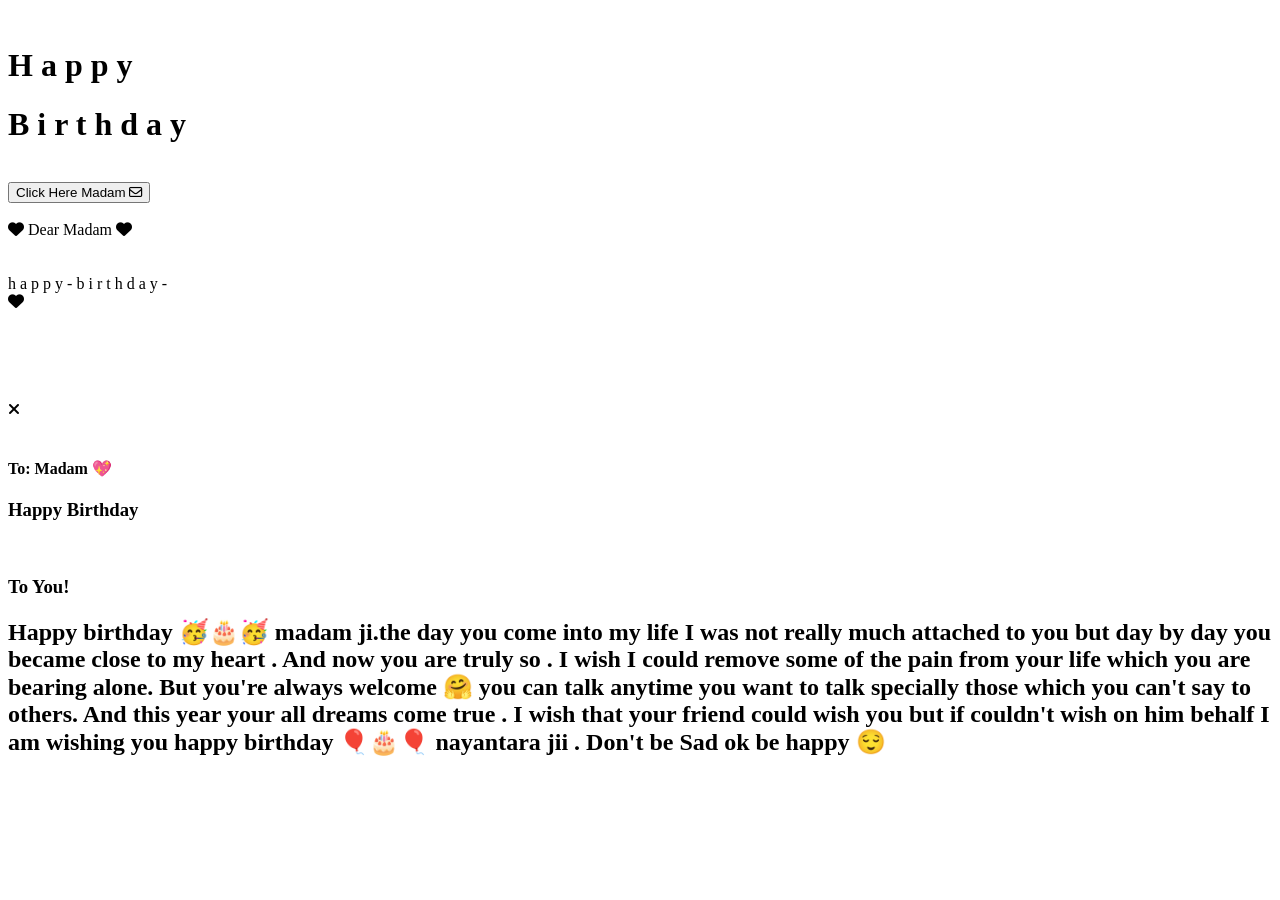
==== index.html @ 7dbc2d05 "Add files via upload" ====
<!DOCTYPE html>
<html lang="en">

<head>
    <meta charset="UTF-8">
    <meta name="viewport" content="width=device-width, initial-scale=1.0">
    <meta name="title" content="Happy Birthday Website 2.0 | Aoudumber Bade">
    <meta name="github" content="https://github.com/Aoudumber-Bade">
    <title>madam birthday</title>
    <link rel="stylesheet" href="style.css">
    <link rel="stylesheet" href="https://cdnjs.cloudflare.com/ajax/libs/font-awesome/6.5.1/css/all.min.css"
        integrity="sha512-DTOQO9RWCH3ppGqcWaEA1BIZOC6xxalwEsw9c2QQeAIftl+Vegovlnee1c9QX4TctnWMn13TZye+giMm8e2LwA=="
        crossorigin="anonymous" referrerpolicy="no-referrer" />
    <link
        href="https://fonts.googleapis.com/css2?family=Dancing+Script:wght@500;700&family=Poppins:wght@400;600&display=swap"
        rel="stylesheet">
    <script src="https://code.jquery.com/jquery-3.7.1.min.js"
        integrity="sha256-/JqT3SQfawRcv/BIHPThkBvs0OEvtFFmqPF/lYI/Cxo=" crossorigin="anonymous"></script>
</head>

<body>
    <div id="wrapper">
        <div class="flag__birthday">
            <img src="./images/1.png" alt="" width="350" class="flag__left">
            <img src="./images/1.png" alt="" width="350" class="flag__right">
        </div>
        <div class="content">
            <div class="left">
                <div class="title">
                    <h1 class="happy">
                        <span style="--t: 4s;">H</span>
                        <span style="--t: 4.2s;">a</span>
                        <span style="--t: 4.4s;">p</span>
                        <span style="--t: 4.6s;">p</span>
                        <span style="--t: 4.8s;">y</span>
                    </h1>
                    <h1 class="birthday">
                        <span style="--t: 5s;">B</span>
                        <span style="--t: 5.2s;">i</span>
                        <span style="--t: 5.4s;">r</span>
                        <span style="--t: 5.6s;">t</span>
                        <span style="--t: 5.8s;">h</span>
                        <span style="--t: 6s;">d</span>
                        <span style="--t: 6.2s;">a</span>
                        <span style="--t: 6.4s;">y</span>
                    </h1>
                    <div class="hat">
                        <img src="./images/hat.png" alt="" width="130">
                    </div>
                </div>
                <div class="date__of__birth">
                    <span></span>
                </div>
                <div class="btn">
                    <button id="btn__letter">
                        <div class="mail">
                            Click Here Madam 
                            <i class="fa-regular fa-envelope"></i>
                        </div>
                    </button>

                </div>
            </div>
            <div class="right">
                <div class="box__account">
                    <div class="image">
                        <img src="./images/unnamed.png" alt="">
                    </div>
                    <div class="name">
                        <i class="fa-solid fa-heart"></i>
                        <span>Dear Madam</span>
                        <i class="fa-solid fa-heart"></i>
                    </div>
                    <div class="balloon_one">
                        <img width="100px" src="./images/balloon1.png" alt="">
                    </div>
                    <div class="balloon_two">
                        <img width="100px" src="./images/balloon2.png" alt="">
                    </div>
                </div>
                <div class="cricle">
                    <div class="text__cricle">
                        <span style="--i: 1;">h</span>
                        <span style="--i: 2;">a</span>
                        <span style="--i: 3;">p</span>
                        <span style="--i: 4;">p</span>
                        <span style="--i: 5;">y</span>
                        <span style="--i: 6;">-</span>
                        <span style="--i: 7;">b</span>
                        <span style="--i: 8;">i</span>
                        <span style="--i: 9;">r</span>
                        <span style="--i: 10;">t</span>
                        <span style="--i: 11;">h</span>
                        <span style="--i: 12;">d</span>
                        <span style="--i: 13;">a</span>
                        <span style="--i: 14;">y</span>
                        <span style="--i: 15;">-</span>
                    </div>
                    <i class="fa-solid fa-heart"></i>
                </div>
            </div>
        </div>
        <div class="decorate_star star1" style="--t: 15s;"></div>
        <div class="decorate_star star2" style="--t: 15.2s;"></div>
        <div class="decorate_star star3" style="--t: 15.4s;"></div>
        <div class="decorate_star star4" style="--t: 15.6s;"></div>
        <div class="decorate_star star5" style="--t: 15.8s;"></div>
        <div class="decorate_flower--one" style="--t: 15s;">
            <img width="20" src="./images/decorate_flower.png" alt="">
        </div>
        <div class="decorate_flower--two" style="--t: 15.3s;">
            <img width="20" src="./images/decorate_flower.png" alt="">
        </div>
        <div class="decorate_flower--three" style="--t: 15.6s;">
            <img width="20" src="./images/decorate_flower.png" alt="">
        </div>
        <div class="decorate_bottom">
            <img src="./images/decorate.png" alt="" width="100">
        </div>
        <div class="smiley__icon">
            <img src="./images/smiley_icon.png" alt="" width="100">
        </div>


        <div class="boxMail">
            <i class="fa-solid fa-xmark"></i>
            <div class="boxMail-container">
                <div class="card1">
                    <div class="userImg">
                        <img src="images/unnamed.png" alt="">
                    </div>
                    <h4 class="username">To: Madam 💖<span class="underline"></span></h4>

                    <h3>Happy Birthday</h3>
                    <div class="imageCute">
                        <img src="cute1.png" alt="">
                    </div>
                </div>
                <div class="card2">
                    <div class="card2-content">
                        <h3>To You!</h3>
                        <h2>Happy birthday 🥳🎂🥳 madam ji.the day you come into my life I was not really much attached to
                            you but day by day you became close to my heart . And now you are truly so . I
                            wish I could remove some of the pain from your life which you are bearing alone. But you're
                            always welcome 🤗 you can talk anytime you want to talk specially those which you can't say
                            to others. And this year your all dreams come true . I wish that your
                            friend could wish you but if couldn't wish on him behalf I am wishing you happy birthday
                            🎈🎂🎈 nayantara jii . Don't be Sad ok be happy 😌
                        </h2>

                        <div class="imageCute2">
                            <img src="cute2.png" alt="">
                        </div>
                    </div>
                </div>
            </div>
        </div>
    </div>

</body>
<script>
    let datetxt = "27 May";
    let datatxtletter = "My love. You are a very special girl. I always silently thank you for coming into my life. Today, I wish you all the best, lots of health, and lots of joy. I always hope we will celebrate many more birthdays like this together. Happy birthday to you.💕";
    let titleLetter = "To you";
    let charArrDate = datetxt.split('');
    let charArrDateLetter = datatxtletter.split('');
    let charArrTitle = titleLetter.split('');
    let currentIndex = 0;
    let currentIndexLetter = 0;
    let currentIndexTitle = 0;
    let date__of__birth = document.querySelector(".date__of__birth span");
    let text__letter = document.querySelector(".text__letter p");
    setTimeout(function () {
        timeDatetxt = setInterval(function () {
            if (currentIndex < charArrDate.length) {
                date__of__birth.textContent += charArrDate[currentIndex];
                currentIndex++;
            }
            else {
                let i = document.createElement("i");
                i.className = "fa-solid fa-star"
                document.querySelector(".date__of__birth").prepend(i)
                document.querySelector(".date__of__birth").appendChild(i.cloneNode(true))
                clearInterval(timeDatetxt)
            }
        }, 100)
    }, 12000)

    var intervalContent;
    var intervalTitle;
    $("#btn__letter").on("click", function () {
        $(".box__letter").slideDown()
        setTimeout(function () {
            $(".letter__border").slideDown();
        }, 1000)
        setTimeout(function () {
            intervalTitle = setInterval(function () {
                if (currentIndexTitle < charArrTitle.length) {
                    document.querySelector(".title__letter").textContent += charArrTitle[currentIndexTitle];
                    let i = document.createElement("i");
                    i.className = "fa-solid fa-heart"
                    document.querySelector(".title__letter").appendChild(i)
                    currentIndexTitle++;
                }
                else {
                    clearInterval(intervalTitle)
                }
            }, 100)
        }, 2000)
        setTimeout(function () {
            document.querySelector("#heart__letter").classList.add("animationOp");
            document.querySelector(".love__img").classList.add("animationOp");
            document.querySelector("#mewmew").classList.add("animationOp");
        }, 2800)
        setTimeout(function () {
            document.querySelectorAll(".heart").forEach((item) => {
                item.classList.add("animation")
            })
        }, 3500)
        setTimeout(function () {
            intervalContent = setInterval(function () {
                if (currentIndexLetter < charArrDateLetter.length) {
                    text__letter.textContent += charArrDateLetter[currentIndexLetter];
                    currentIndexLetter++;
                }
                else {
                    clearInterval(intervalContent)
                }
            }, 50)
        }, 6000)
    })
    $(".close").on("click", function () {
        clearInterval(intervalContent)
        document.querySelector(".title__letter").textContent = "";
        text__letter.textContent = "";
        currentIndexLetter = 0
        currentIndexTitle = 0
        document.querySelector("#heart__letter").classList.remove("animationOp");
        document.querySelector(".love__img").classList.remove("animationOp");
        document.querySelector("#mewmew").classList.remove("animationOp");
        document.querySelectorAll(".heart").forEach((item) => {
            item.classList.remove("animation")
        })
        $(".box__letter").slideUp();
        $(".letter__border").slideUp();
    })



    let mailBox = document.querySelector('.mail')
    let boxmail = document.querySelector('.boxMail')
    var close = document.querySelector('.fa-xmark')
    mailBox.onclick = function () {
        mailBox.classList.toggle('active')
        boxmail.classList.add('active')
    }

    close.addEventListener('click', function () {
        boxmail.classList.remove('active')
    })
</script>

</html>
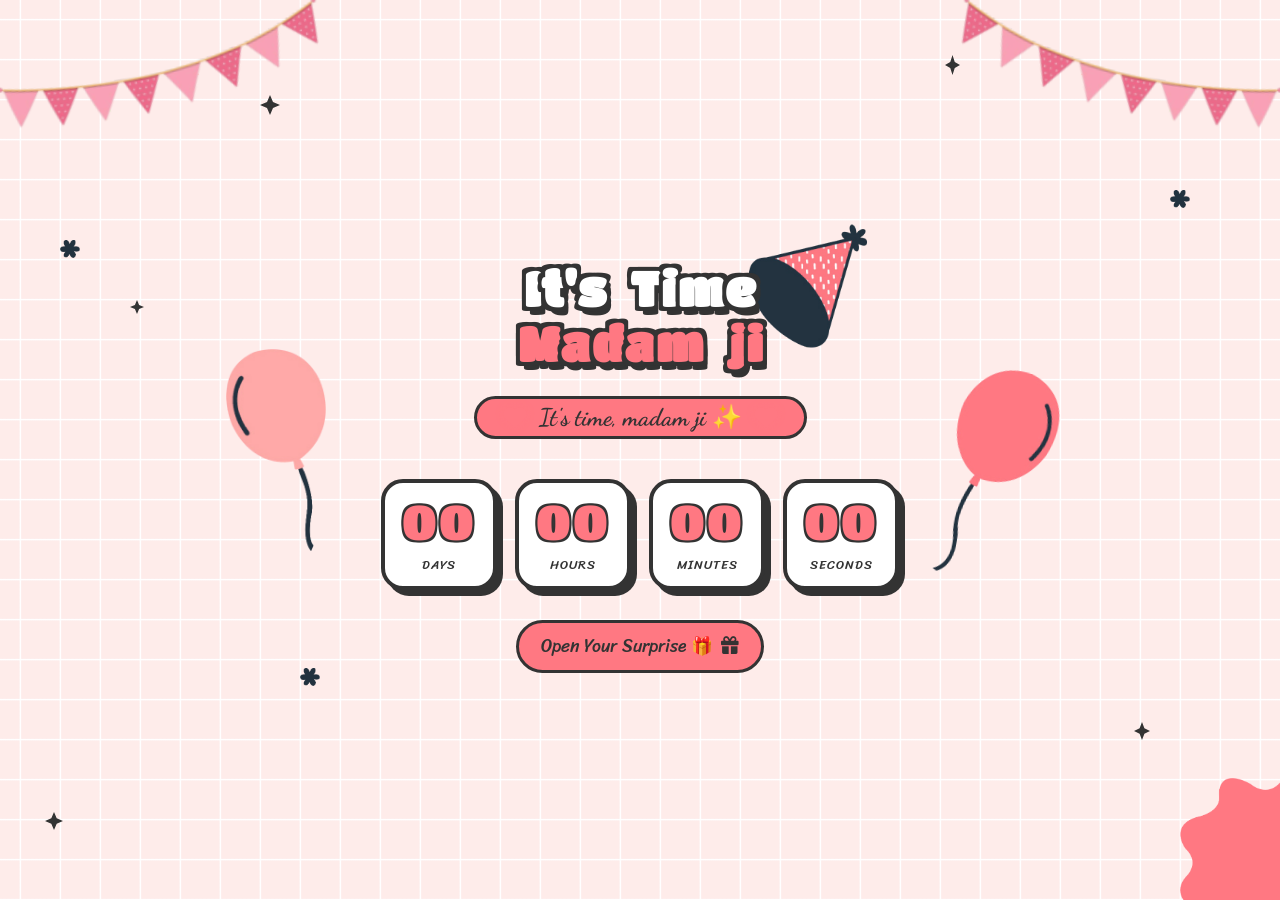
==== commit a982831c: "Rename gate.html to index.html" ====
--- a/index.html
+++ b/index.html
@@ -5,113 +5,105 @@
     <meta charset="UTF-8">
     <meta name="viewport" content="width=device-width, initial-scale=1.0">
     <meta name="title" content="Happy Birthday Website 2.0 | Aoudumber Bade">
-    <meta name="github" content="https://github.com/Aoudumber-Bade">
-    <title>madam birthday</title>
-    <link rel="stylesheet" href="style.css">
+    <title>almost time madam</title>
+    <link rel="stylesheet" href="gate.css">
     <link rel="stylesheet" href="https://cdnjs.cloudflare.com/ajax/libs/font-awesome/6.5.1/css/all.min.css"
         integrity="sha512-DTOQO9RWCH3ppGqcWaEA1BIZOC6xxalwEsw9c2QQeAIftl+Vegovlnee1c9QX4TctnWMn13TZye+giMm8e2LwA=="
         crossorigin="anonymous" referrerpolicy="no-referrer" />
     <link
         href="https://fonts.googleapis.com/css2?family=Dancing+Script:wght@500;700&family=Poppins:wght@400;600&display=swap"
         rel="stylesheet">
-    <script src="https://code.jquery.com/jquery-3.7.1.min.js"
-        integrity="sha256-/JqT3SQfawRcv/BIHPThkBvs0OEvtFFmqPF/lYI/Cxo=" crossorigin="anonymous"></script>
 </head>
 
 <body>
-    <div id="wrapper">
+    <div id="gate-wrapper">
         <div class="flag__birthday">
             <img src="./images/1.png" alt="" width="350" class="flag__left">
             <img src="./images/1.png" alt="" width="350" class="flag__right">
         </div>
-        <div class="content">
-            <div class="left">
-                <div class="title">
-                    <h1 class="happy">
-                        <span style="--t: 4s;">H</span>
-                        <span style="--t: 4.2s;">a</span>
-                        <span style="--t: 4.4s;">p</span>
-                        <span style="--t: 4.6s;">p</span>
-                        <span style="--t: 4.8s;">y</span>
-                    </h1>
-                    <h1 class="birthday">
-                        <span style="--t: 5s;">B</span>
-                        <span style="--t: 5.2s;">i</span>
-                        <span style="--t: 5.4s;">r</span>
-                        <span style="--t: 5.6s;">t</span>
-                        <span style="--t: 5.8s;">h</span>
-                        <span style="--t: 6s;">d</span>
-                        <span style="--t: 6.2s;">a</span>
-                        <span style="--t: 6.4s;">y</span>
-                    </h1>
-                    <div class="hat">
-                        <img src="./images/hat.png" alt="" width="130">
-                    </div>
-                </div>
-                <div class="date__of__birth">
-                    <span></span>
-                </div>
-                <div class="btn">
-                    <button id="btn__letter">
-                        <div class="mail">
-                            Click Here Madam 
-                            <i class="fa-regular fa-envelope"></i>
-                        </div>
-                    </button>
-
-                </div>
-            </div>
-            <div class="right">
-                <div class="box__account">
-                    <div class="image">
-                        <img src="./images/unnamed.png" alt="">
-                    </div>
-                    <div class="name">
-                        <i class="fa-solid fa-heart"></i>
-                        <span>Dear Madam</span>
-                        <i class="fa-solid fa-heart"></i>
-                    </div>
-                    <div class="balloon_one">
-                        <img width="100px" src="./images/balloon1.png" alt="">
-                    </div>
-                    <div class="balloon_two">
-                        <img width="100px" src="./images/balloon2.png" alt="">
-                    </div>
-                </div>
-                <div class="cricle">
-                    <div class="text__cricle">
-                        <span style="--i: 1;">h</span>
-                        <span style="--i: 2;">a</span>
-                        <span style="--i: 3;">p</span>
-                        <span style="--i: 4;">p</span>
-                        <span style="--i: 5;">y</span>
-                        <span style="--i: 6;">-</span>
-                        <span style="--i: 7;">b</span>
-                        <span style="--i: 8;">i</span>
-                        <span style="--i: 9;">r</span>
-                        <span style="--i: 10;">t</span>
-                        <span style="--i: 11;">h</span>
-                        <span style="--i: 12;">d</span>
-                        <span style="--i: 13;">a</span>
-                        <span style="--i: 14;">y</span>
-                        <span style="--i: 15;">-</span>
-                    </div>
-                    <i class="fa-solid fa-heart"></i>
-                </div>
-            </div>
-        </div>
-        <div class="decorate_star star1" style="--t: 15s;"></div>
-        <div class="decorate_star star2" style="--t: 15.2s;"></div>
-        <div class="decorate_star star3" style="--t: 15.4s;"></div>
-        <div class="decorate_star star4" style="--t: 15.6s;"></div>
-        <div class="decorate_star star5" style="--t: 15.8s;"></div>
-        <div class="decorate_flower--one" style="--t: 15s;">
+
+        <div class="gate-content">
+            <h1 class="gate-title">
+                <div class="line line--one" id="line__one">
+                    <span style="--t: .5s;">N</span>
+                    <span style="--t: .65s;">o</span>
+                    <span style="--t: .8s;">t</span>
+                    <span class="space"></span>
+                    <span style="--t: .95s;">Y</span>
+                    <span style="--t: 1.1s;">e</span>
+                    <span style="--t: 1.25s;">t</span>
+                </div>
+                <div class="line line--two">
+                    <span style="--t: 1.4s;">M</span>
+                    <span style="--t: 1.55s;">a</span>
+                    <span style="--t: 1.7s;">d</span>
+                    <span style="--t: 1.85s;">a</span>
+                    <span style="--t: 2s;">m</span>
+                    <span class="space"></span>
+                    <span style="--t: 2.15s;">j</span>
+                    <span style="--t: 2.3s;">i</span>
+                </div>
+                <div class="hat">
+                    <img src="./images/hat.png" alt="" width="130">
+                </div>
+            </h1>
+
+            <div class="gate-subtitle">
+                <i class="fa-solid fa-heart"></i>
+                <span id="subtitle__text">Your surprise unlocks in&hellip;</span>
+                <i class="fa-solid fa-heart"></i>
+            </div>
+
+            <div class="countdown" id="countdown">
+                <div class="balloon_one">
+                    <img width="100px" src="./images/balloon1.png" alt="">
+                </div>
+                <div class="unit">
+                    <div class="num" id="days">00</div>
+                    <div class="label">Days</div>
+                </div>
+                <div class="unit">
+                    <div class="num" id="hours">00</div>
+                    <div class="label">Hours</div>
+                </div>
+                <div class="unit">
+                    <div class="num" id="minutes">00</div>
+                    <div class="label">Minutes</div>
+                </div>
+                <div class="unit">
+                    <div class="num" id="seconds">00</div>
+                    <div class="label">Seconds</div>
+                </div>
+                <div class="balloon_two">
+                    <img width="100px" src="./images/balloon2.png" alt="">
+                </div>
+            </div>
+
+            <div class="lock__note" id="lock__note">
+                <i class="fa-solid fa-lock"></i>
+                <span>Come back at 12:00 AM on 20th August &mdash; no peeking!</span>
+            </div>
+
+            <div class="unlock" id="unlock">
+                <a href="index.html" id="btn__unlock">
+                    Open Your Surprise &#127873;
+                    <i class="fa-solid fa-gift"></i>
+                </a>
+            </div>
+        </div>
+
+        <div class="decorate_star star1" style="--t: 2.6s;"></div>
+        <div class="decorate_star star2" style="--t: 2.8s;"></div>
+        <div class="decorate_star star3" style="--t: 3s;"></div>
+        <div class="decorate_star star4" style="--t: 3.2s;"></div>
+        <div class="decorate_star star5" style="--t: 3.4s;"></div>
+        <div class="decorate_flower--one" style="--t: 2.7s;">
             <img width="20" src="./images/decorate_flower.png" alt="">
         </div>
-        <div class="decorate_flower--two" style="--t: 15.3s;">
+        <div class="decorate_flower--two" style="--t: 3s;">
             <img width="20" src="./images/decorate_flower.png" alt="">
         </div>
-        <div class="decorate_flower--three" style="--t: 15.6s;">
+        <div class="decorate_flower--three" style="--t: 3.3s;">
             <img width="20" src="./images/decorate_flower.png" alt="">
         </div>
         <div class="decorate_bottom">
@@ -120,144 +112,145 @@
         <div class="smiley__icon">
             <img src="./images/smiley_icon.png" alt="" width="100">
         </div>
-
-
-        <div class="boxMail">
-            <i class="fa-solid fa-xmark"></i>
-            <div class="boxMail-container">
-                <div class="card1">
-                    <div class="userImg">
-                        <img src="images/unnamed.png" alt="">
-                    </div>
-                    <h4 class="username">To: Madam 💖<span class="underline"></span></h4>
-
-                    <h3>Happy Birthday</h3>
-                    <div class="imageCute">
-                        <img src="cute1.png" alt="">
-                    </div>
-                </div>
-                <div class="card2">
-                    <div class="card2-content">
-                        <h3>To You!</h3>
-                        <h2>Happy birthday 🥳🎂🥳 madam ji.the day you come into my life I was not really much attached to
-                            you but day by day you became close to my heart . And now you are truly so . I
-                            wish I could remove some of the pain from your life which you are bearing alone. But you're
-                            always welcome 🤗 you can talk anytime you want to talk specially those which you can't say
-                            to others. And this year your all dreams come true . I wish that your
-                            friend could wish you but if couldn't wish on him behalf I am wishing you happy birthday
-                            🎈🎂🎈 nayantara jii . Don't be Sad ok be happy 😌
-                        </h2>
-
-                        <div class="imageCute2">
-                            <img src="cute2.png" alt="">
-                        </div>
-                    </div>
-                </div>
-            </div>
-        </div>
     </div>
 
+    <canvas id="confetti"></canvas>
 </body>
+
 <script>
-    let datetxt = "27 May";
-    let datatxtletter = "My love. You are a very special girl. I always silently thank you for coming into my life. Today, I wish you all the best, lots of health, and lots of joy. I always hope we will celebrate many more birthdays like this together. Happy birthday to you.💕";
-    let titleLetter = "To you";
-    let charArrDate = datetxt.split('');
-    let charArrDateLetter = datatxtletter.split('');
-    let charArrTitle = titleLetter.split('');
-    let currentIndex = 0;
-    let currentIndexLetter = 0;
-    let currentIndexTitle = 0;
-    let date__of__birth = document.querySelector(".date__of__birth span");
-    let text__letter = document.querySelector(".text__letter p");
-    setTimeout(function () {
-        timeDatetxt = setInterval(function () {
-            if (currentIndex < charArrDate.length) {
-                date__of__birth.textContent += charArrDate[currentIndex];
-                currentIndex++;
+    /* 20 August, 12:00 AM. Built from local parts so it fires at midnight
+       on her own clock, whatever timezone she opens this in. */
+    var TARGET = new Date(2026, 7, 20, 0, 0, 0);
+
+    var reduceMotion = window.matchMedia("(prefers-reduced-motion: reduce)").matches;
+
+    var cells = {
+        days: document.getElementById("days"),
+        hours: document.getElementById("hours"),
+        minutes: document.getElementById("minutes"),
+        seconds: document.getElementById("seconds")
+    };
+    var countdown = document.getElementById("countdown");
+    var subtitle = document.getElementById("subtitle__text");
+    var lockNote = document.getElementById("lock__note");
+    var unlock = document.getElementById("unlock");
+    var ticker;
+    var unlocked = false;
+
+    /* "Not Yet" is a lie once the clock runs out — rewrite the top line. */
+    function setTitleLine(text) {
+        var line = document.getElementById("line__one");
+        line.textContent = "";
+        for (var i = 0; i < text.length; i++) {
+            var span = document.createElement("span");
+            if (text[i] === " ") {
+                span.className = "space";
+            } else {
+                span.textContent = text[i];
             }
-            else {
-                let i = document.createElement("i");
-                i.className = "fa-solid fa-star"
-                document.querySelector(".date__of__birth").prepend(i)
-                document.querySelector(".date__of__birth").appendChild(i.cloneNode(true))
-                clearInterval(timeDatetxt)
+            line.appendChild(span);
+        }
+    }
+
+    function pad(n) {
+        return n < 10 ? "0" + n : String(n);
+    }
+
+    function setCell(cell, value) {
+        if (cell.textContent === value) return;
+        cell.textContent = value;
+        cell.classList.remove("pop");
+        void cell.offsetWidth;   // restart the animation
+        cell.classList.add("pop");
+    }
+
+    function openGate(withConfetti) {
+        if (unlocked) return;
+        unlocked = true;
+        clearInterval(ticker);
+        setCell(cells.days, "00");
+        setCell(cells.hours, "00");
+        setCell(cells.minutes, "00");
+        setCell(cells.seconds, "00");
+        setTitleLine("It's Time");
+        subtitle.innerHTML = "It's time, madam ji &#10024;";
+        lockNote.classList.add("hidden");
+        countdown.classList.add("celebrating");
+        unlock.classList.add("is-live");
+        // Snap the staged intro animations to their finished state. Matters when
+        // the page is opened at/after the target (or in the last seconds before
+        // it) and they never got to run; a no-op once they already have.
+        document.getElementById("gate-wrapper").classList.add("gate--open");
+        if (withConfetti && !reduceMotion) startConfetti();
+    }
+
+    function tick() {
+        var diff = TARGET - new Date();
+        if (diff <= 0) {
+            openGate(true);
+            return;
+        }
+        var totalSeconds = Math.floor(diff / 1000);
+        setCell(cells.days, pad(Math.floor(totalSeconds / 86400)));
+        setCell(cells.hours, pad(Math.floor(totalSeconds / 3600) % 24));
+        setCell(cells.minutes, pad(Math.floor(totalSeconds / 60) % 60));
+        setCell(cells.seconds, pad(totalSeconds % 60));
+    }
+
+    if (TARGET - new Date() <= 0) {
+        openGate(false);            // already past — land straight in the unlocked state
+    } else {
+        tick();                     // paint once so there is no blank first second
+        ticker = setInterval(tick, 1000);
+    }
+
+    /* ---------- confetti ---------- */
+    function startConfetti() {
+        var canvas = document.getElementById("confetti");
+        var ctx = canvas.getContext("2d");
+        var colors = ["#FF7882", "#ffffff", "#333333", "#feecea"];
+        var pieces = [];
+
+        canvas.width = window.innerWidth;
+        canvas.height = window.innerHeight;
+
+        for (var i = 0; i < 160; i++) {
+            pieces.push({
+                x: Math.random() * canvas.width,
+                y: -20 - Math.random() * canvas.height,
+                w: 6 + Math.random() * 7,
+                h: 9 + Math.random() * 9,
+                vx: -1.5 + Math.random() * 3,
+                vy: 2 + Math.random() * 3.5,
+                rot: Math.random() * Math.PI * 2,
+                vr: -0.12 + Math.random() * 0.24,
+                color: colors[Math.floor(Math.random() * colors.length)]
+            });
+        }
+
+        (function frame() {
+            ctx.clearRect(0, 0, canvas.width, canvas.height);
+            var alive = 0;
+            for (var i = 0; i < pieces.length; i++) {
+                var p = pieces[i];
+                p.x += p.vx;
+                p.y += p.vy;
+                p.rot += p.vr;
+                if (p.y < canvas.height + 40) alive++;
+                ctx.save();
+                ctx.translate(p.x, p.y);
+                ctx.rotate(p.rot);
+                ctx.fillStyle = p.color;
+                ctx.fillRect(-p.w / 2, -p.h / 2, p.w, p.h);
+                ctx.restore();
             }
-        }, 100)
-    }, 12000)
-
-    var intervalContent;
-    var intervalTitle;
-    $("#btn__letter").on("click", function () {
-        $(".box__letter").slideDown()
-        setTimeout(function () {
-            $(".letter__border").slideDown();
-        }, 1000)
-        setTimeout(function () {
-            intervalTitle = setInterval(function () {
-                if (currentIndexTitle < charArrTitle.length) {
-                    document.querySelector(".title__letter").textContent += charArrTitle[currentIndexTitle];
-                    let i = document.createElement("i");
-                    i.className = "fa-solid fa-heart"
-                    document.querySelector(".title__letter").appendChild(i)
-                    currentIndexTitle++;
-                }
-                else {
-                    clearInterval(intervalTitle)
-                }
-            }, 100)
-        }, 2000)
-        setTimeout(function () {
-            document.querySelector("#heart__letter").classList.add("animationOp");
-            document.querySelector(".love__img").classList.add("animationOp");
-            document.querySelector("#mewmew").classList.add("animationOp");
-        }, 2800)
-        setTimeout(function () {
-            document.querySelectorAll(".heart").forEach((item) => {
-                item.classList.add("animation")
-            })
-        }, 3500)
-        setTimeout(function () {
-            intervalContent = setInterval(function () {
-                if (currentIndexLetter < charArrDateLetter.length) {
-                    text__letter.textContent += charArrDateLetter[currentIndexLetter];
-                    currentIndexLetter++;
-                }
-                else {
-                    clearInterval(intervalContent)
-                }
-            }, 50)
-        }, 6000)
-    })
-    $(".close").on("click", function () {
-        clearInterval(intervalContent)
-        document.querySelector(".title__letter").textContent = "";
-        text__letter.textContent = "";
-        currentIndexLetter = 0
-        currentIndexTitle = 0
-        document.querySelector("#heart__letter").classList.remove("animationOp");
-        document.querySelector(".love__img").classList.remove("animationOp");
-        document.querySelector("#mewmew").classList.remove("animationOp");
-        document.querySelectorAll(".heart").forEach((item) => {
-            item.classList.remove("animation")
-        })
-        $(".box__letter").slideUp();
-        $(".letter__border").slideUp();
-    })
-
-
-
-    let mailBox = document.querySelector('.mail')
-    let boxmail = document.querySelector('.boxMail')
-    var close = document.querySelector('.fa-xmark')
-    mailBox.onclick = function () {
-        mailBox.classList.toggle('active')
-        boxmail.classList.add('active')
-    }
-
-    close.addEventListener('click', function () {
-        boxmail.classList.remove('active')
-    })
+            if (alive > 0) {
+                requestAnimationFrame(frame);
+            } else {
+                ctx.clearRect(0, 0, canvas.width, canvas.height);
+            }
+        })();
+    }
 </script>
 
 </html>
--- a/gate.css
+++ b/gate.css
@@ -0,0 +1,604 @@
+@import url('https://fonts.googleapis.com/css2?family=Coiny&family=Titan+One&display=swap');
+@import url('https://fonts.googleapis.com/css2?family=Nerko+One&family=Sriracha&display=swap');
+@import url('https://fonts.googleapis.com/css2?family=Dancing+Script:wght@700&display=swap');
+
+*{
+    padding: 0;
+    margin: 0;
+    box-sizing: border-box;
+}
+:root{
+    --color-pink: #feecea;
+    --color-white: #fff;
+    --color-black: #333;
+    --color-text-pink: #FF7882;
+    --color-heart: #FF7882;
+    --color-border: #DACCBF;
+}
+html{
+    height: 100%;
+}
+body {
+    position: relative;
+    font-size: 16px;
+    height: 100%;
+    background-image: linear-gradient(var(--color-pink), var(--color-pink));
+}
+#gate-wrapper{
+    position: relative;
+    background-color: transparent;
+    background-image: linear-gradient(0deg, transparent 24%, rgba(255, 255, 255, 1) 25%, rgba(255, 255, 255, 1) 26%, transparent 27%, transparent 74%, rgba(255, 255, 255, 1) 75%, rgba(255, 255, 255, 1) 76%, transparent 77%, transparent), linear-gradient(90deg, transparent 24%, rgba(255, 255, 255, 1) 25%, rgba(255, 255, 255,1) 26%, transparent 27%, transparent 74%, rgba(255, 255, 255, 1) 75%, rgba(255, 255, 255, 1) 76%, transparent 77%, transparent);
+    height: 100%;
+    min-height: 100vh;
+    background-size: 80px 80px;
+    overflow: hidden;
+    z-index: 1;
+    display: flex;
+    flex-direction: column;
+}
+
+/* ---------- flags ---------- */
+.flag__birthday{
+    position: absolute;
+    top: 0;
+    left: 0;
+    width: 100%;
+    display: flex;
+    justify-content: space-between;
+    transform: translateY(-200px);
+    animation: translateYFlag 1.5s .3s forwards;
+}
+@keyframes translateYFlag{
+    to{
+        transform: translateY(-10px);
+    }
+}
+.flag__birthday .flag__left{
+    transform: rotate(-10deg) translate(-20px,30px);
+}
+.flag__birthday .flag__right{
+    transform: rotate(10deg) translate(20px,30px) scaleX(-1);
+}
+
+/* ---------- center stage ---------- */
+.gate-content{
+    position: relative;
+    width: 100%;
+    display: flex;
+    flex-direction: column;
+    align-items: center;
+    justify-content: center;
+    flex: 1;
+    padding: 6rem 1rem 4rem;
+    margin-top: 0;
+}
+.gate-title{
+    position: relative;
+    display: flex;
+    flex-direction: column;
+    align-items: center;
+    font-family: "Titan One", sans-serif;
+    font-size: 3rem;
+    perspective: 1000px;
+    z-index: 2;
+}
+.gate-title .line{
+    position: relative;
+    display: flex;
+    justify-content: center;
+    font-weight: bold;
+    text-shadow: 4px 4px var(--color-black),
+                -4px 4px var(--color-black),
+                4px -4px var(--color-black),
+                -4px -4px var(--color-black),
+                4px 8px 0 var(--color-black);
+}
+.gate-title .line--one{
+    color: var(--color-white);
+}
+.gate-title .line--two{
+    color: var(--color-text-pink);
+}
+.gate-title .line span{
+    transform: translateY(50px);
+    opacity: 0;
+    visibility: hidden;
+    animation: txtTranslateY .5s var(--t) forwards;
+}
+.gate-title .line span.space{
+    width: .5em;
+}
+@keyframes txtTranslateY{
+    100%{
+        transform: translateY(0);
+        opacity: 1;
+        visibility: visible;
+    }
+}
+.gate-title .hat{
+    position: absolute;
+    right: -110px;
+    top: -350px;
+    transform: rotate(-40deg);
+    z-index: -1;
+    animation: topHat 3s 1.6s forwards ease;
+}
+@keyframes topHat{
+    20%, 30%{
+        top: -40px;
+        transform-origin: left;
+        transform: rotate(-40deg);
+    }
+    35%, 100%{
+        top: -40px;
+        transform: rotate(0deg);
+    }
+}
+
+/* ---------- subtitle pill ---------- */
+.gate-subtitle{
+    display: flex;
+    justify-content: space-around;
+    align-items: center;
+    gap: 12px;
+    background-color: var(--color-text-pink);
+    color: var(--color-black);
+    border: 3px solid var(--color-black);
+    border-radius: 50px;
+    padding: 4px 26px;
+    margin-top: 26px;
+    font-family: 'Dancing Script', cursive;
+    font-weight: bold;
+    font-size: 1.5rem;
+    text-align: center;
+    transform: scale(0);
+    animation: scaleCricle 1.6s 1.9s forwards ease-in-out;
+    z-index: 2;
+}
+
+/* ---------- countdown ---------- */
+.countdown{
+    position: relative;
+    display: flex;
+    gap: 18px;
+    margin-top: 40px;
+    transform: scale(0);
+    animation: scaleCricle 1.8s 2.3s forwards ease-in-out;
+    z-index: 2;
+}
+.countdown .unit{
+    position: relative;
+    width: 116px;
+    padding: 14px 8px 10px;
+    background-color: var(--color-white);
+    border: 4px solid var(--color-black);
+    border-radius: 22px;
+    box-shadow: 6px 6px 0 var(--color-black);
+    display: flex;
+    flex-direction: column;
+    align-items: center;
+}
+.countdown .unit .num{
+    font-family: "Titan One", sans-serif;
+    font-size: 3rem;
+    line-height: 1;
+    color: var(--color-text-pink);
+    text-shadow: 2px 2px var(--color-black),
+                -2px 2px var(--color-black),
+                2px -2px var(--color-black),
+                -2px -2px var(--color-black);
+    letter-spacing: 2px;
+}
+.countdown .unit .label{
+    margin-top: 8px;
+    font-family: "Sriracha", cursive;
+    font-size: .8rem;
+    text-transform: uppercase;
+    letter-spacing: 1px;
+    color: var(--color-black);
+}
+.countdown .unit .num.pop{
+    animation: flipIn .45s ease-out;
+}
+@keyframes flipIn{
+    0%{
+        transform: translateY(-8px) scale(1.25);
+        opacity: .35;
+    }
+    60%{
+        transform: translateY(0) scale(.92);
+        opacity: 1;
+    }
+    100%{
+        transform: translateY(0) scale(1);
+        opacity: 1;
+    }
+}
+.countdown.celebrating .unit{
+    animation: celebrate 1s infinite ease-in-out;
+}
+/* child 1 is .balloon_one, so the four units are children 2-5 */
+.countdown.celebrating .unit:nth-child(3){ animation-delay: .12s; }
+.countdown.celebrating .unit:nth-child(4){ animation-delay: .24s; }
+.countdown.celebrating .unit:nth-child(5){ animation-delay: .36s; }
+@keyframes celebrate{
+    0%, 100%{
+        transform: translateY(0) rotate(0deg);
+    }
+    50%{
+        transform: translateY(-10px) rotate(-2deg);
+    }
+}
+
+/* balloons flanking the countdown */
+.countdown .balloon_one{
+    position: absolute;
+    top: -130px;
+    left: -155px;
+    animation: balloon1 2s infinite linear;
+    z-index: -1;
+}
+@keyframes balloon1{
+    0%, 50%, 100%{
+        transform-origin: bottom right;
+        transform: rotate(0deg);
+    }
+    25%{
+        transform-origin: bottom right;
+        transform: rotate(3deg);
+    }
+    75%{
+        transform-origin: bottom right;
+        transform: rotate(-3deg);
+    }
+}
+.countdown .balloon_two{
+    position: absolute;
+    top: -110px;
+    right: -150px;
+    transform: rotate(10deg);
+    animation: balloon2 2s infinite linear;
+    z-index: -1;
+}
+@keyframes balloon2 {
+    0%, 50%, 100%{
+        transform-origin: bottom left;
+        transform: rotate(10deg);
+    }
+    25%{
+        transform-origin: bottom left;
+        transform: rotate(7deg);
+    }
+    75%{
+        transform-origin: bottom left;
+        transform: rotate(13deg);
+    }
+}
+
+/* ---------- lock note + unlock button ---------- */
+.lock__note{
+    display: flex;
+    align-items: center;
+    justify-content: center;
+    flex-wrap: wrap;
+    gap: 8px;
+    max-width: 100%;
+    margin-top: 34px;
+    font-family: "Sriracha", cursive;
+    font-size: 1rem;
+    color: var(--color-black);
+    opacity: 0;
+    animation: fadeIn 1.2s 3.2s forwards;
+    z-index: 2;
+}
+.lock__note i{
+    color: var(--color-text-pink);
+}
+@keyframes fadeIn{
+    to{ opacity: 1; }
+}
+.lock__note.hidden{
+    display: none;
+}
+
+.unlock{
+    display: none;
+    margin-top: 30px;
+    transform: scale(0);
+    z-index: 2;
+}
+.unlock.is-live{
+    display: block;
+    animation: scaleCricle 1.4s forwards ease-in-out;
+}
+#btn__unlock{
+    position: relative;
+    background-color: var(--color-text-pink);
+    color: var(--color-black);
+    text-decoration: none;
+    outline: none;
+    padding: 8px 22px;
+    font-size: 1.1rem;
+    border-radius: 50px;
+    border: 3px solid var(--color-black);
+    font-family: "Sriracha", cursive;
+    display: flex;
+    align-items: center;
+    justify-content: center;
+    cursor: pointer;
+    transition: all .5s ease-in-out;
+}
+#btn__unlock i{
+    margin-left: 8px;
+}
+#btn__unlock:hover{
+    border-color: var(--color-heart);
+    background-color: var(--color-heart);
+    color: #fff;
+    box-shadow: rgba(0, 0, 0, 0.24) 0px 3px 8px;
+}
+#btn__unlock:hover i{
+    animation: rotateHeart 1s infinite linear;
+}
+#btn__unlock:active{
+    transform: scale(0.7);
+}
+@keyframes rotateHeart{
+    0%, 50%, 100%{
+        transform: rotate(0deg);
+    }
+    25%{
+        transform: rotate(12deg);
+    }
+    75%{
+        transform: rotate(-12deg);
+    }
+}
+
+.fa-heart{
+    color: var(--color-heart);
+    filter: drop-shadow(0 0 3px var(--color-heart));
+    animation: scaleHeart 1s infinite linear;
+}
+@keyframes scaleHeart{
+    50%{
+        transform: scale(1.2);
+    }
+}
+
+@keyframes scaleCricle {
+    0%{
+        transform: scale(0);
+    }
+    10%{
+        transform: scale(1.3);
+    }
+    20%{
+        transform: scale(0.7);
+    }
+    30%, 100%{
+        transform: scale(1);
+    }
+}
+
+/* ---------- already-unlocked snap ----------
+   If the page is opened at (or after) the target time, the staged entrance
+   animations have not run yet. Force everything to its final state so the
+   celebration is not staring at an empty page. Harmless once they have run. */
+.gate--open .gate-title .line span{
+    animation: none;
+    transform: translateY(0);
+    opacity: 1;
+    visibility: visible;
+}
+.gate--open .gate-title .hat{
+    animation: none;
+    top: -40px;
+    transform: rotate(0deg);
+}
+.gate--open .flag__birthday{
+    animation: none;
+    transform: translateY(-10px);
+}
+.gate--open .gate-subtitle,
+.gate--open .countdown,
+.gate--open .decorate_flower--one,
+.gate--open .decorate_flower--two,
+.gate--open .decorate_flower--three,
+.gate--open .smiley__icon{
+    animation: none;
+    transform: scale(1);
+}
+.gate--open .decorate_star{
+    transform: scale(1);
+    animation: scaleStar 2s infinite ease-in-out;
+}
+.gate--open .unlock.is-live{
+    animation: scaleCricle 1.4s .3s forwards ease-in-out;
+}
+
+/* ---------- decoration ---------- */
+.decorate_star{
+    position: absolute;
+    transform: scale(0);
+    background-color: var(--color-black);
+    clip-path: polygon(0 50%, 35% 35%, 50% 0, 65% 35%, 100% 50%, 65% 65%, 50% 100%, 35% 65%);
+    animation: scaleCricle 3s var(--t) forwards,
+            scaleStar 2s 4s infinite ease-in-out;
+}
+.decorate_star.star1{
+    width: 20px;
+    height: 20px;
+    top: 95px;
+    left: 260px;
+}
+.decorate_star.star2{
+    width: 15px;
+    height: 20px;
+    top: 55px;
+    right: 320px;
+}
+.decorate_star.star3{
+    width: 14px;
+    height: 14px;
+    top: 300px;
+    left: 130px;
+}
+.decorate_star.star4{
+    width: 18px;
+    height: 18px;
+    bottom: 70px;
+    left: 45px;
+}
+.decorate_star.star5{
+    width: 16px;
+    height: 18px;
+    bottom: 160px;
+    right: 130px;
+}
+@keyframes scaleStar {
+    25%{
+        transform: scale(0.8);
+    }
+    50%{
+        transform: scale(1.1);
+    }
+}
+.decorate_flower--one,
+.decorate_flower--two,
+.decorate_flower--three{
+    position: absolute;
+    transform: scale(0);
+    animation: scaleCricle 3s var(--t) forwards ease-in-out;
+}
+.decorate_flower--one{
+    top: 240px;
+    left: 60px;
+}
+.decorate_flower--two{
+    top: 190px;
+    right: 90px;
+}
+.decorate_flower--three{
+    bottom: 210px;
+    left: 300px;
+}
+.decorate_bottom{
+    position: absolute;
+    right: 0;
+    bottom: -10px;
+}
+.smiley__icon{
+    position: absolute;
+    bottom: 90px;
+    left: 120px;
+    transform: scale(0);
+    animation: scaleCricle 3s 3.4s forwards ease-in-out;
+}
+
+/* ---------- confetti canvas ---------- */
+#confetti{
+    position: fixed;
+    top: 0;
+    left: 0;
+    width: 100%;
+    height: 100%;
+    pointer-events: none;
+    z-index: 50;
+}
+
+/* ---------- mobile ---------- */
+@media screen and (max-width: 658px){
+    .flag__birthday .flag__left {
+        transform: rotate(-10deg) translate(-119px,3px);
+    }
+    .flag__birthday .flag__right {
+        transform: rotate(10deg) translate(-106px,39px) scaleX(-1);
+    }
+    .gate-content{
+        margin-top: 0;
+        padding-top: 5rem;
+    }
+    .gate-title{
+        font-size: 1.9rem;
+        letter-spacing: 4px;
+    }
+    .gate-title .hat{
+        right: -70px;
+    }
+    .gate-title .hat img{
+        width: 80px;
+    }
+    @keyframes topHat{
+        20%, 30%{
+            top: -22px;
+            transform-origin: left;
+            transform: rotate(-40deg);
+        }
+        35%, 100%{
+            top: -22px;
+            transform: rotate(0deg);
+        }
+    }
+    .gate-subtitle{
+        font-size: 1.1rem;
+        padding: 4px 16px;
+        margin-top: 18px;
+    }
+    .countdown{
+        flex-wrap: wrap;
+        justify-content: center;
+        gap: 12px;
+        max-width: 280px;
+        margin-top: 30px;
+    }
+    .countdown .unit{
+        width: 128px;
+        border-width: 3px;
+        box-shadow: 4px 4px 0 var(--color-black);
+    }
+    .countdown .unit .num{
+        font-size: 2.4rem;
+    }
+    .countdown .balloon_one{
+        top: -90px;
+        left: -60px;
+    }
+    .countdown .balloon_two{
+        top: -80px;
+        right: -58px;
+    }
+    .countdown .balloon_one img,
+    .countdown .balloon_two img{
+        width: 70px;
+    }
+    .lock__note{
+        margin-top: 26px;
+        font-size: .85rem;
+        text-align: center;
+    }
+    #btn__unlock{
+        font-size: 1rem;
+        padding: 6px 16px;
+    }
+    .decorate_star.star1{ top: 70px; left: 30px; }
+    .decorate_star.star2{ top: 45px; right: 30px; }
+    .decorate_star.star3{ display: none; }
+    .decorate_star.star5{ display: none; }
+    .decorate_flower--one{ top: 200px; left: 12px; }
+    .decorate_flower--two{ top: 170px; right: 14px; }
+    .decorate_flower--three{ display: none; }
+    .smiley__icon{ bottom: 30px; left: 10px; }
+    .smiley__icon img{ width: 70px; }
+    .decorate_bottom img{ width: 70px; }
+}
+
+@media (prefers-reduced-motion: reduce){
+    .countdown.celebrating .unit,
+    .decorate_star,
+    .countdown .balloon_one,
+    .countdown .balloon_two,
+    .fa-heart{
+        animation: none;
+    }
+}
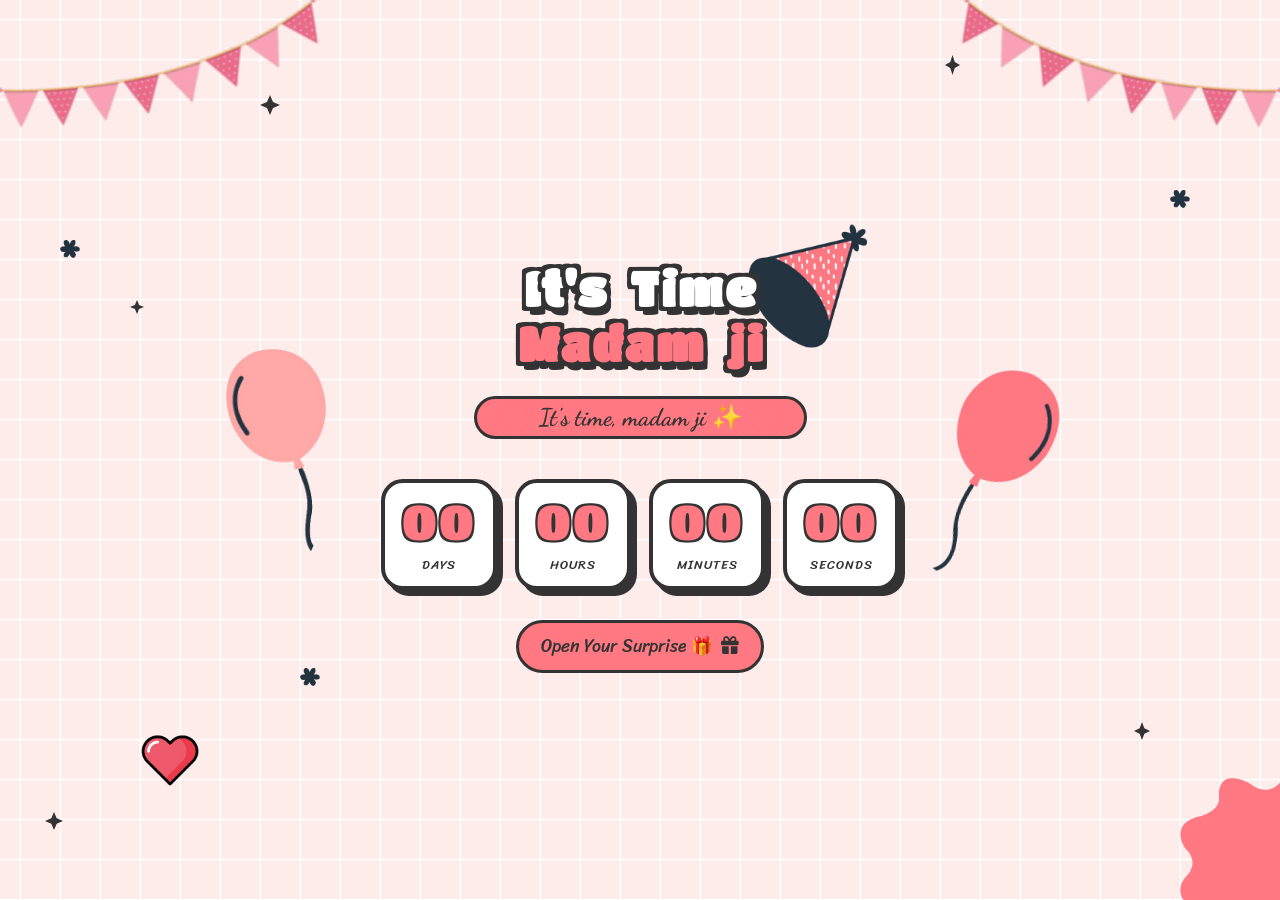
==== commit 59ea6477: "Add files via upload" ====
--- a/index.html
+++ b/index.html
@@ -4,8 +4,7 @@
 <head>
     <meta charset="UTF-8">
     <meta name="viewport" content="width=device-width, initial-scale=1.0">
-    <meta name="title" content="Happy Birthday Website 2.0 | Aoudumber Bade">
-    <title>almost time madam</title>
+    <title>Happyy birthday stutuuu</title>
     <link rel="stylesheet" href="gate.css">
     <link rel="stylesheet" href="https://cdnjs.cloudflare.com/ajax/libs/font-awesome/6.5.1/css/all.min.css"
         integrity="sha512-DTOQO9RWCH3ppGqcWaEA1BIZOC6xxalwEsw9c2QQeAIftl+Vegovlnee1c9QX4TctnWMn13TZye+giMm8e2LwA=="
@@ -85,7 +84,7 @@
             </div>
 
             <div class="unlock" id="unlock">
-                <a href="index.html" id="btn__unlock">
+                <a href="final.html" id="btn__unlock">
                     Open Your Surprise &#127873;
                     <i class="fa-solid fa-gift"></i>
                 </a>
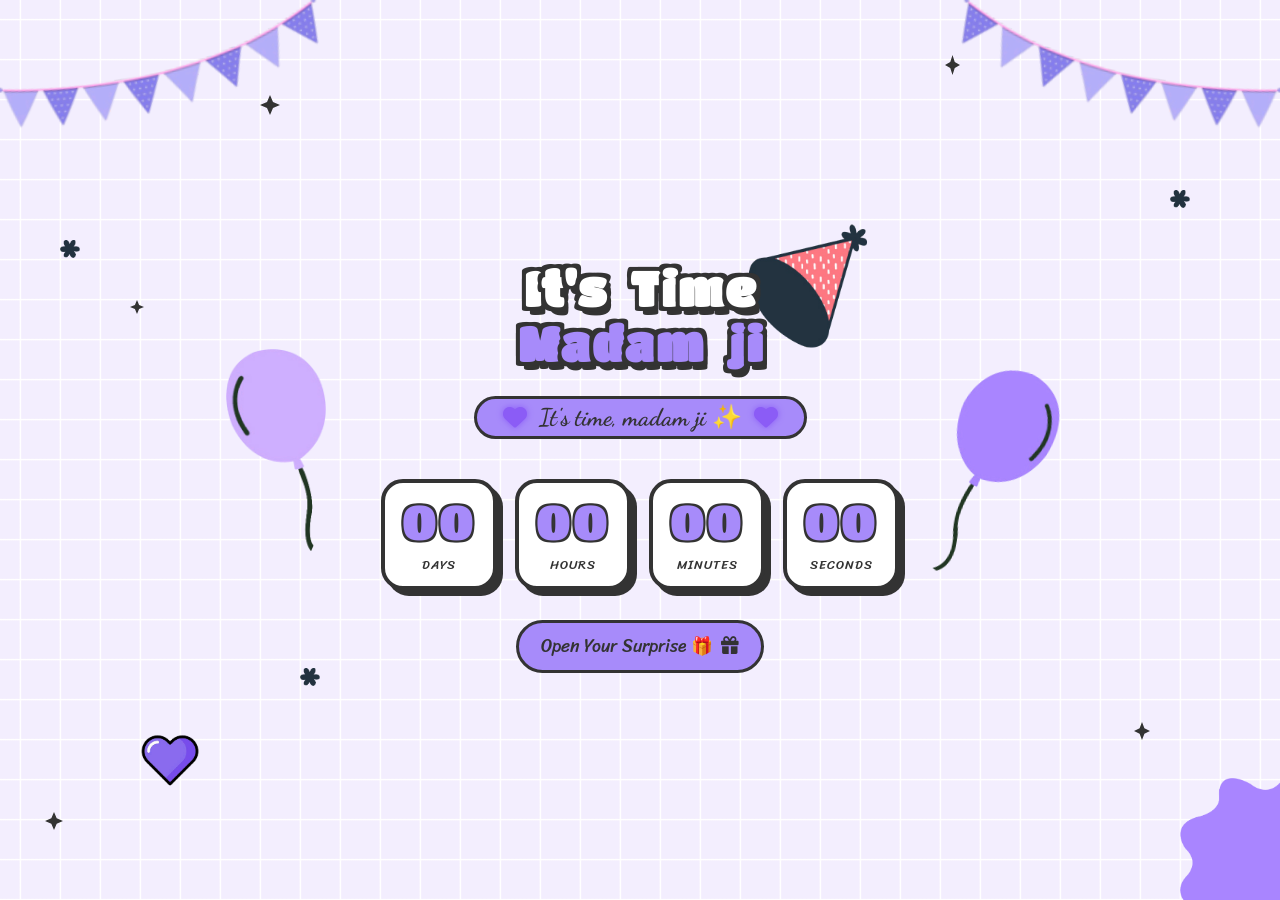
==== commit 7a666e60: "Add files via upload" ====
--- a/index.html
+++ b/index.html
@@ -207,7 +207,7 @@
     function startConfetti() {
         var canvas = document.getElementById("confetti");
         var ctx = canvas.getContext("2d");
-        var colors = ["#FF7882", "#ffffff", "#333333", "#feecea"];
+        var colors = ["#A78BFA", "#ffffff", "#333333", "#F3EEFE"];
         var pieces = [];
 
         canvas.width = window.innerWidth;
--- a/gate.css
+++ b/gate.css
@@ -8,11 +8,12 @@
     box-sizing: border-box;
 }
 :root{
-    --color-pink: #feecea;
+    --color-wash: #F3EEFE;
     --color-white: #fff;
     --color-black: #333;
-    --color-text-pink: #FF7882;
-    --color-heart: #FF7882;
+    --color-accent: #A78BFA;
+    --color-accent-deep: #8B5CF6;
+    --art-lavender: hue-rotate(270deg);
     --color-border: #DACCBF;
 }
 html{
@@ -22,7 +23,7 @@
     position: relative;
     font-size: 16px;
     height: 100%;
-    background-image: linear-gradient(var(--color-pink), var(--color-pink));
+    background-image: linear-gradient(var(--color-wash), var(--color-wash));
 }
 #gate-wrapper{
     position: relative;
@@ -97,7 +98,7 @@
     color: var(--color-white);
 }
 .gate-title .line--two{
-    color: var(--color-text-pink);
+    color: var(--color-accent);
 }
 .gate-title .line span{
     transform: translateY(50px);
@@ -141,7 +142,7 @@
     justify-content: space-around;
     align-items: center;
     gap: 12px;
-    background-color: var(--color-text-pink);
+    background-color: var(--color-accent);
     color: var(--color-black);
     border: 3px solid var(--color-black);
     border-radius: 50px;
@@ -182,7 +183,7 @@
     font-family: "Titan One", sans-serif;
     font-size: 3rem;
     line-height: 1;
-    color: var(--color-text-pink);
+    color: var(--color-accent);
     text-shadow: 2px 2px var(--color-black),
                 -2px 2px var(--color-black),
                 2px -2px var(--color-black),
@@ -292,7 +293,7 @@
     z-index: 2;
 }
 .lock__note i{
-    color: var(--color-text-pink);
+    color: var(--color-accent);
 }
 @keyframes fadeIn{
     to{ opacity: 1; }
@@ -313,7 +314,7 @@
 }
 #btn__unlock{
     position: relative;
-    background-color: var(--color-text-pink);
+    background-color: var(--color-accent);
     color: var(--color-black);
     text-decoration: none;
     outline: none;
@@ -332,8 +333,8 @@
     margin-left: 8px;
 }
 #btn__unlock:hover{
-    border-color: var(--color-heart);
-    background-color: var(--color-heart);
+    border-color: var(--color-accent-deep);
+    background-color: var(--color-accent-deep);
     color: #fff;
     box-shadow: rgba(0, 0, 0, 0.24) 0px 3px 8px;
 }
@@ -356,8 +357,8 @@
 }
 
 .fa-heart{
-    color: var(--color-heart);
-    filter: drop-shadow(0 0 3px var(--color-heart));
+    color: var(--color-accent-deep);
+    filter: drop-shadow(0 0 3px var(--color-accent-deep));
     animation: scaleHeart 1s infinite linear;
 }
 @keyframes scaleHeart{
@@ -602,3 +603,18 @@
         animation: none;
     }
 }
+
+/* ---------- lavender re-theme: recolour the pink decorative art -----------
+   These PNGs have pink baked into their pixels, so CSS can only rotate their
+   hue. Matched on src rather than on the ~12 layout selectors, to keep the
+   colour change in one reviewable place. Deliberately excluded: hat.png
+   (mixed blue+pink, rotating breaks it), decorate_flower.png (already cool
+   blue) and heart.png (neutral art, rotation is a no-op).
+   Note "/1.png" not "1.png" -- a bare suffix would also match balloon1.png. */
+img[src$="/1.png"],
+img[src$="balloon1.png"],
+img[src$="balloon2.png"],
+img[src$="decorate.png"],
+img[src$="smiley_icon.png"] {
+    filter: var(--art-lavender);
+}
